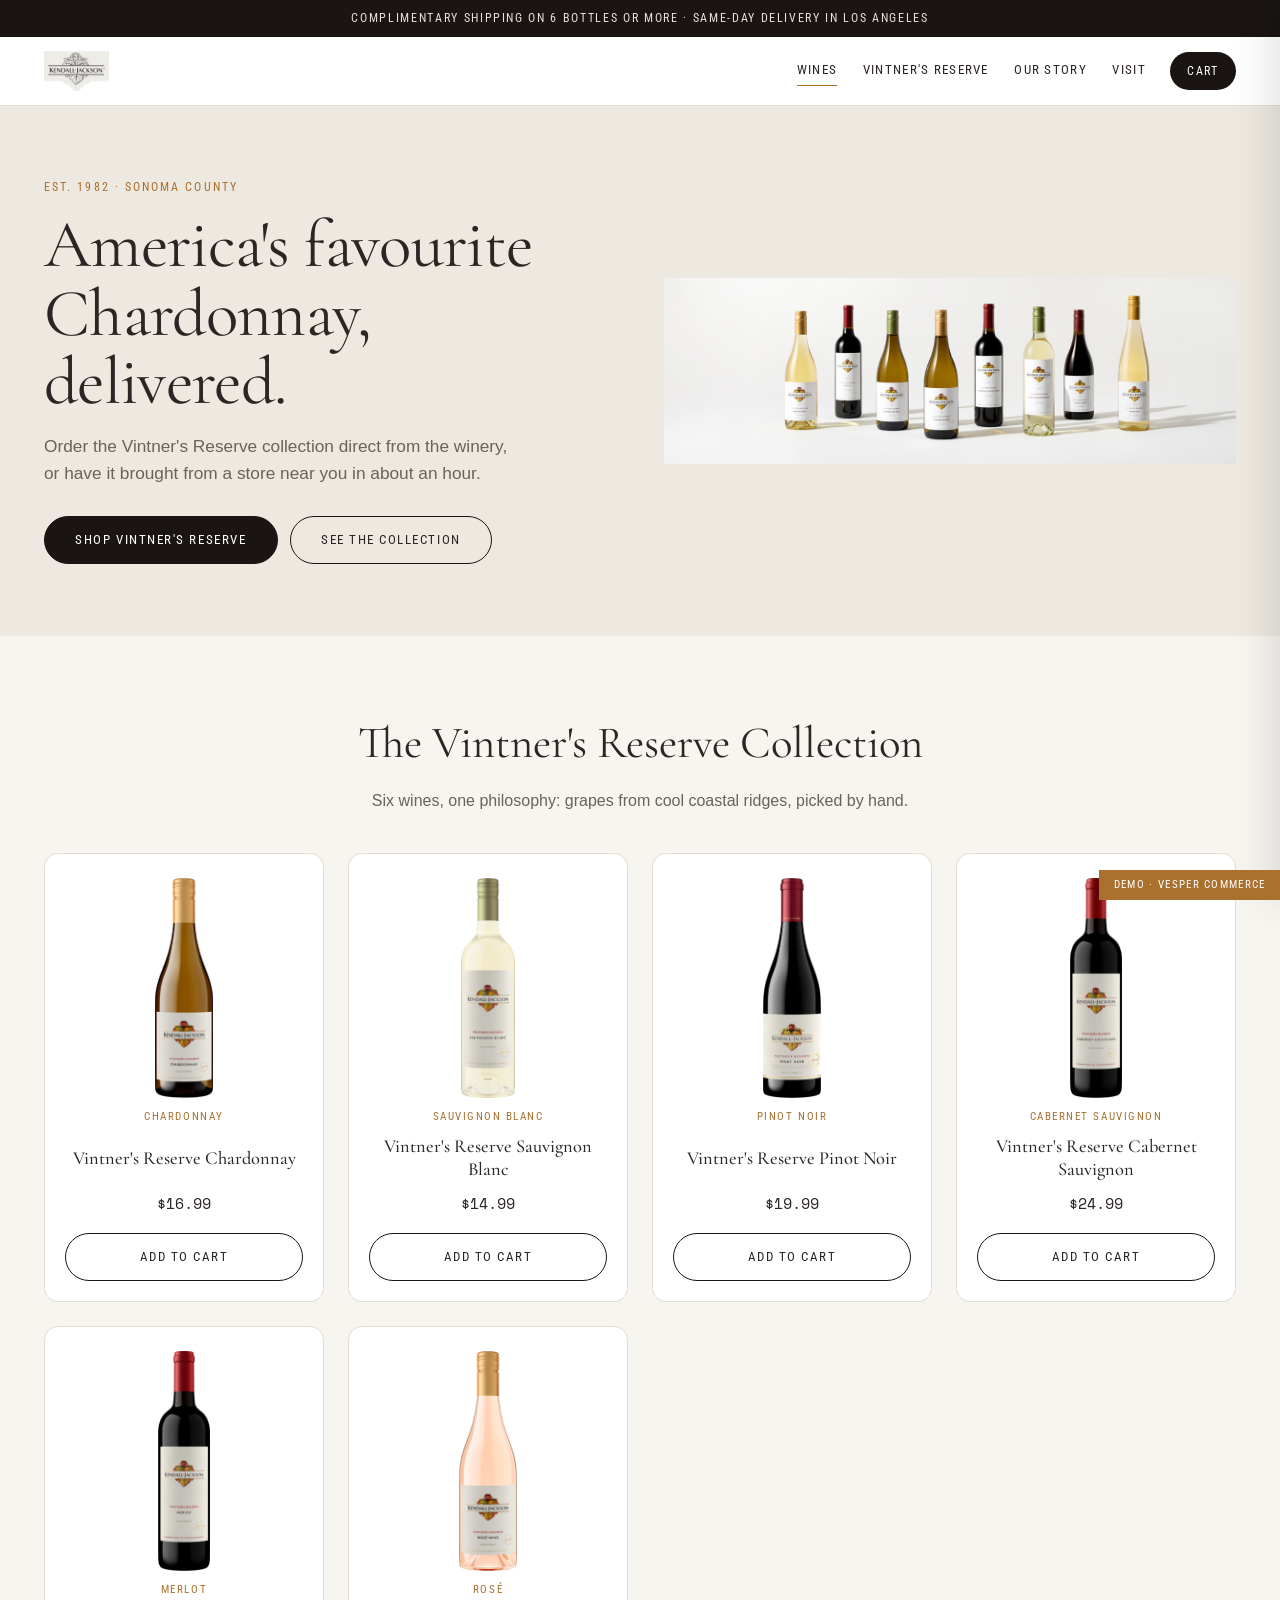
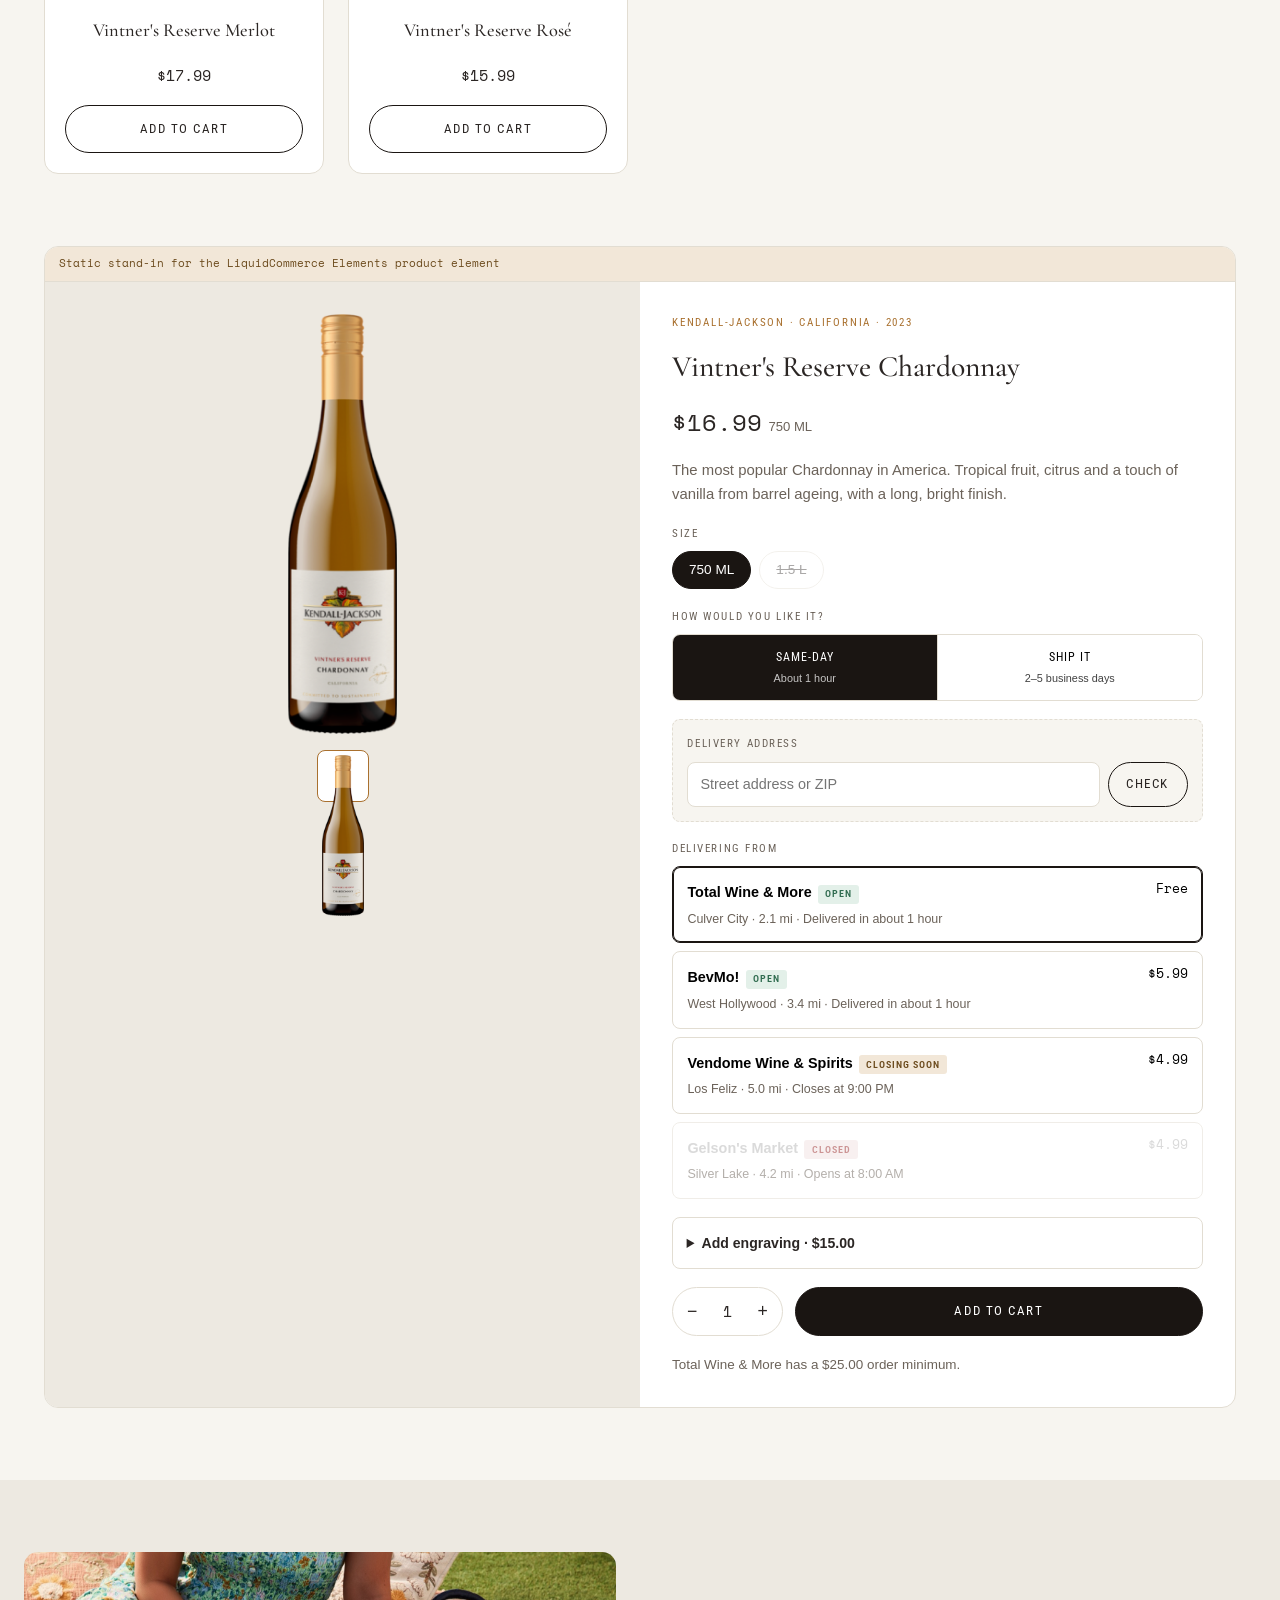
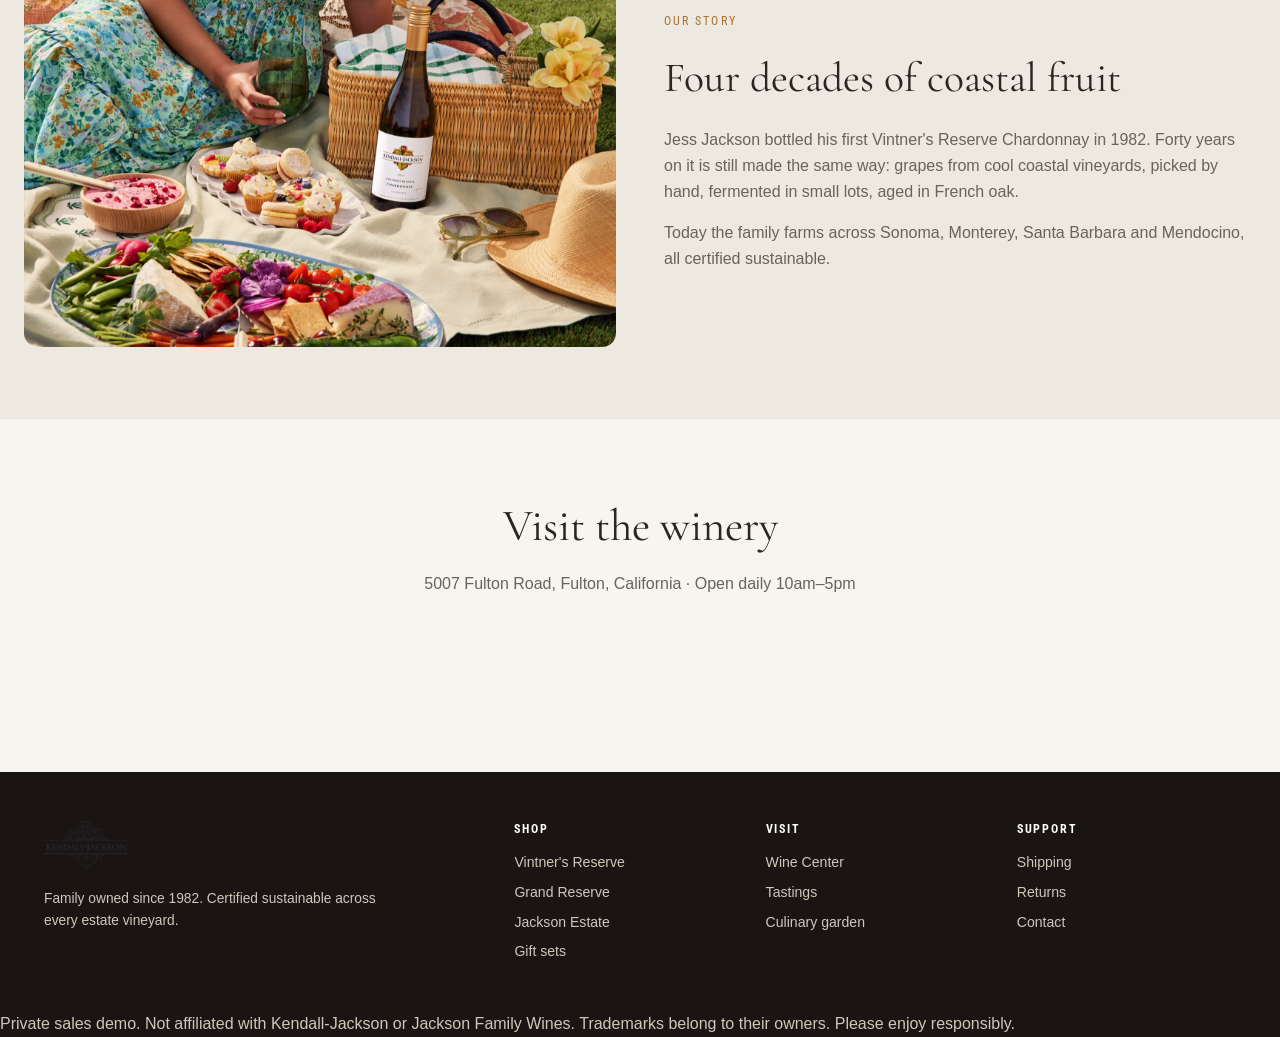
==== index.html @ 4b3617bf "Kendall-Jackson x LiquidCommerce Elements sales demo Storefront wired for the real Elements v2 SDK, " ====
<!doctype html>
<html lang="en">
<head>
<meta charset="utf-8">
<meta name="viewport" content="width=device-width,initial-scale=1">
<title>Kendall-Jackson — Order Direct</title>
<meta name="description" content="Sales demo: kendall-jackson.com with LiquidCommerce Elements commerce embedded.">
<meta name="robots" content="noindex,nofollow">
<link rel="preconnect" href="https://fonts.googleapis.com">
<link rel="preconnect" href="https://fonts.gstatic.com" crossorigin>
<link rel="stylesheet" href="https://fonts.googleapis.com/css2?family=Cormorant+Garamond:wght@300;400;500;600&family=Roboto+Condensed:wght@400;500;700&family=Space+Mono:wght@400;700&display=swap">
<link rel="stylesheet" href="styles.css">
</head>
<body>

<div class="announce">Complimentary shipping on 6 bottles or more · Same-day delivery in Los Angeles</div>

<header>
  <div class="hdr">
    <a href="index.html"><img class="logo" src="assets/logo.png" alt="Kendall-Jackson"></a>
    <button class="burger" id="burger" aria-label="Menu">☰</button>
    <nav class="main">
      <a href="index.html" aria-current="page">Wines</a>
      <a href="product.html">Vintner's Reserve</a>
      <a href="#story">Our Story</a>
      <a href="#visit">Visit</a>
    </nav>
    <div class="hdr-actions">
      <button class="cart-pill" data-lce-cart-toggle-button>
        <span class="lbl">Cart</span>
        <span class="count" data-lce-cart-items-count hidden>0</span>
      </button>
    </div>
  </div>
</header>

<section class="hero">
  <div class="hero-inner">
    <div>
      <div class="eyebrow">Est. 1982 · Sonoma County</div>
      <h1>America's favourite Chardonnay, delivered.</h1>
      <p>Order the Vintner's Reserve collection direct from the winery, or have it
         brought from a store near you in about an hour.</p>
      <div style="display:flex;gap:.75rem;flex-wrap:wrap">
        <a class="btn" href="product.html">Shop Vintner's Reserve</a>
        <a class="btn ghost" href="#collection">See the collection</a>
      </div>
    </div>
    <div><img src="assets/hero-lineup.png" alt="Kendall-Jackson Vintner's Reserve lineup"></div>
  </div>
</section>

<section class="band" id="collection">
  <div class="section-head">
    <h2>The Vintner's Reserve Collection</h2>
    <p>Six wines, one philosophy: grapes from cool coastal ridges, picked by hand.</p>
  </div>
  <div class="grid" id="collection-grid"></div>
</section>

<section class="band" style="padding-top:0">
  <div class="lce-host">
    <div id="lce-product" data-upc="00081584013105"></div>
  </div>
</section>

<section class="band" id="story" style="background:var(--offwhite);max-width:none">
  <div style="max-width:var(--maxw);margin:0 auto;display:grid;grid-template-columns:1fr 1fr;gap:3rem;align-items:center">
    <img src="assets/lifestyle-picnic.jpg" alt="Kendall-Jackson estate" style="border-radius:var(--radius)">
    <div>
      <div class="eyebrow">Our Story</div>
      <h2 style="font-family:var(--serif);font-weight:400;font-size:clamp(1.9rem,4vw,2.6rem);margin:0 0 1rem">
        Four decades of coastal fruit</h2>
      <p style="color:var(--gray)">Jess Jackson bottled his first Vintner's Reserve Chardonnay in 1982.
        Forty years on it is still made the same way: grapes from cool coastal vineyards,
        picked by hand, fermented in small lots, aged in French oak.</p>
      <p style="color:var(--gray)">Today the family farms across Sonoma, Monterey, Santa Barbara
        and Mendocino, all certified sustainable.</p>
    </div>
  </div>
</section>

<section class="band" id="visit">
  <div class="section-head">
    <h2>Visit the winery</h2>
    <p>5007 Fulton Road, Fulton, California · Open daily 10am–5pm</p>
  </div>
</section>

<footer class="site">
  <div class="ft">
    <div>
      <img src="assets/logo-large.png" alt="Kendall-Jackson" style="height:52px;width:auto;filter:invert(1) brightness(2)">
      <p style="font-size:.86rem;margin-top:1rem;max-width:22rem">
        Family owned since 1982. Certified sustainable across every estate vineyard.</p>
    </div>
    <div><h4>Shop</h4><ul>
      <li><a href="product.html">Vintner's Reserve</a></li>
      <li><a href="#collection">Grand Reserve</a></li>
      <li><a href="#collection">Jackson Estate</a></li>
      <li><a href="#collection">Gift sets</a></li></ul></div>
    <div><h4>Visit</h4><ul>
      <li><a href="#visit">Wine Center</a></li>
      <li><a href="#visit">Tastings</a></li>
      <li><a href="#visit">Culinary garden</a></li></ul></div>
    <div><h4>Support</h4><ul>
      <li><a href="#">Shipping</a></li>
      <li><a href="#">Returns</a></li>
      <li><a href="#">Contact</a></li></ul></div>
  </div>
  <div class="legal-row">
    Private sales demo. Not affiliated with Kendall-Jackson or Jackson Family Wines.
    Trademarks belong to their owners. Please enjoy responsibly.
  </div>
</footer>

<!-- cart drawer -->
<div class="scrim" id="scrim"></div>
<aside class="drawer" id="drawer" aria-label="Shopping cart">
  <header>
    <h2>Your Cart</h2>
    <button class="x" id="drawer-close" aria-label="Close cart">×</button>
  </header>
  <div class="items" id="drawer-items"></div>
  <div class="foot" id="drawer-foot"></div>
</aside>

<div class="ribbon">Demo · Vesper Commerce</div>

<script src="elements-config.js"></script>
<script src="app.js"></script>
<script>
// Build the collection grid from the same catalog the product element uses.
(function () {
  var grid = document.getElementById('collection-grid');
  if (!grid || !window.KJDemo) return;
  var c = window.KJDemo.catalog;
  grid.innerHTML = Object.keys(c).map(function (upc) {
    var p = c[upc];
    return '<a class="card" href="product.html?upc=' + upc + '">' +
      '<div class="shot"><img src="' + p.image + '" alt="' + p.name + '"></div>' +
      '<span class="varietal">' + p.varietal + '</span>' +
      '<h3>' + p.name + '</h3>' +
      '<span class="price">$' + (p.price / 100).toFixed(2) + '</span>' +
      '<span class="btn ghost" style="margin-top:.5rem" data-add-upc="' + upc + '">Add to cart</span>' +
      '</a>';
  }).join('');
  // rewire the add buttons that were just injected
  Array.prototype.forEach.call(grid.querySelectorAll('[data-add-upc]'), function (b) {
    b.addEventListener('click', function (e) {
      e.preventDefault(); e.stopPropagation();
      window.KJDemo.actions.cart.addProduct({
        upc: b.getAttribute('data-add-upc'), fulfillmentType: 'onDemand',
        retailerId: 'r-totalw', quantity: 1, engravingLines: []
      }, true);
    });
  });
})();
</script>
</body>
</html>
---- styles.css ----
/* Kendall-Jackson x LiquidCommerce Elements demo
   Palette and type carried over from the kendall-jackson-1hr build so the two
   demos read as the same brand.

   IMPORTANT: the .lce-* classes below deliberately mimic what the real Elements
   SDK renders (product element, cart drawer, checkout). When the Elements key is
   provisioned and the SDK takes over, it renders its own components inside a
   closed shadow root and these styles stop applying to them. Keep the
   customTheme JSON in elements-config.js in sync with these values so the
   switchover is visually boring. */

:root {
  --black:      #1a1512;
  --ink:        #2b2624;
  --white:      #ffffff;
  --offwhite:   #ede9e1;   /* kj.com cream, product panel bg */
  --paper:      #f7f5f0;
  --line:       #e2ddd2;
  --line-dark:  #3a332d;
  --gray:       #6b6259;
  --gray-2:     #8a8074;
  --gold:       #a9702e;   /* KJ brass accent */
  --gold-soft:  #f2e7d8;
  --green:      #2f6b4f;
  --red:        #9b2c2c;

  --radius:      14px;
  --radius-pill: 999px;
  --radius-sm:   8px;

  --serif:  "Cormorant Garamond", Georgia, "Times New Roman", serif;
  --sans:   "Roboto Condensed", -apple-system, BlinkMacSystemFont, "Helvetica Neue", Arial, sans-serif;
  --body:   -apple-system, BlinkMacSystemFont, "Helvetica Neue", Helvetica, Arial, sans-serif;
  --mono:   "Space Mono", ui-monospace, SFMono-Regular, monospace;
  --maxw:   1240px;
  --cart-glyph: url("data:image/svg+xml;utf8,<svg xmlns='http://www.w3.org/2000/svg' viewBox='0 0 24 24' fill='none' stroke='black' stroke-width='2' stroke-linecap='round' stroke-linejoin='round'><path d='M6 2 3 6v14a2 2 0 0 0 2 2h14a2 2 0 0 0 2-2V6l-3-4z'/><path d='M3 6h18'/><path d='M16 10a4 4 0 0 1-8 0'/></svg>");
}

* { box-sizing: border-box; }
html { scroll-behavior: smooth; }
body {
  margin: 0;
  background: var(--paper);
  color: var(--ink);
  font-family: var(--body);
  font-size: 16px;
  line-height: 1.6;
  -webkit-font-smoothing: antialiased;
}
img { max-width: 100%; display: block; }
a { color: inherit; }
button { font: inherit; cursor: pointer; }
:focus-visible { outline: 2px solid var(--gold); outline-offset: 2px; }

/* ---------------------------------------------------------------- header */
.announce {
  background: var(--black); color: #e8e2d8; text-align: center;
  font-family: var(--sans); font-size: .74rem; letter-spacing: .14em;
  text-transform: uppercase; padding: .55rem 1rem;
}
header {
  position: sticky; top: 0; z-index: 60;
  background: var(--white); border-bottom: 1px solid var(--line);
}
.hdr {
  max-width: var(--maxw); margin: 0 auto; padding: .9rem 1.5rem;
  display: flex; align-items: center; gap: 1.5rem;
}
.hdr img.logo { height: 40px; width: auto; }
nav.main { display: flex; gap: 1.6rem; margin-left: auto; }
nav.main a {
  font-family: var(--sans); font-size: .8rem; letter-spacing: .1em;
  text-transform: uppercase; text-decoration: none; color: var(--ink);
  padding: .25rem 0; border-bottom: 1px solid transparent;
}
nav.main a:hover, nav.main a[aria-current] { border-bottom-color: var(--gold); }
.hdr-actions { display: flex; align-items: center; gap: .75rem; }

.cart-pill {
  display: inline-flex; align-items: center; gap: .5rem;
  background: var(--black); color: #fff; border: none;
  border-radius: var(--radius-pill); padding: .55rem 1.1rem;
  font-family: var(--sans); font-size: .78rem; letter-spacing: .1em;
  text-transform: uppercase;
}
.cart-pill:hover { background: var(--gold); }
.cart-pill .count {
  background: var(--gold); color: #fff; border-radius: var(--radius-pill);
  min-width: 1.35rem; height: 1.35rem; display: inline-grid; place-items: center;
  font-family: var(--mono); font-size: .7rem; padding: 0 .3rem;
}
.cart-pill .count[hidden] { display: none; }
.burger { display: none; background: none; border: none; font-size: 1.5rem; line-height: 1; }

/* ---------------------------------------------------------------- hero */
.hero { position: relative; background: var(--offwhite); overflow: hidden; }
.hero-inner {
  max-width: var(--maxw); margin: 0 auto;
  padding: 4.5rem 1.5rem; display: grid;
  grid-template-columns: 1fr 1fr; gap: 3rem; align-items: center;
}
.hero h1 {
  font-family: var(--serif); font-weight: 400;
  font-size: clamp(2.6rem, 6vw, 4.2rem); line-height: 1.02;
  margin: 0 0 1rem; letter-spacing: -.01em; text-wrap: balance;
}
.hero p { color: var(--gray); font-size: 1.08rem; margin: 0 0 1.75rem; max-width: 30rem; }
.eyebrow {
  font-family: var(--sans); font-size: .72rem; letter-spacing: .18em;
  text-transform: uppercase; color: var(--gold); margin-bottom: .9rem;
}

.btn {
  display: inline-flex; align-items: center; justify-content: center; gap: .5rem;
  background: var(--black); color: #fff; border: 1px solid var(--black);
  border-radius: var(--radius-pill); padding: .8rem 1.9rem;
  font-family: var(--sans); font-size: .8rem; letter-spacing: .12em;
  text-transform: uppercase; text-decoration: none;
}
.btn:hover { background: var(--gold); border-color: var(--gold); }
.btn.ghost { background: transparent; color: var(--ink); }
.btn.ghost:hover { background: var(--black); color: #fff; border-color: var(--black); }
.btn.gold { background: var(--gold); border-color: var(--gold); }
.btn:disabled { opacity: .45; cursor: not-allowed; }
.btn.block { width: 100%; }

/* ---------------------------------------------------------------- sections */
.band { max-width: var(--maxw); margin: 0 auto; padding: 4.5rem 1.5rem; }
.section-head { text-align: center; margin-bottom: 2.5rem; }
.section-head h2 {
  font-family: var(--serif); font-weight: 400;
  font-size: clamp(1.9rem, 4vw, 2.8rem); margin: 0 0 .5rem;
}
.section-head p { color: var(--gray); margin: 0; }

.grid { display: grid; grid-template-columns: repeat(auto-fill, minmax(220px, 1fr)); gap: 1.5rem; }
.card {
  background: var(--white); border: 1px solid var(--line);
  border-radius: var(--radius); padding: 1.5rem 1.25rem 1.25rem;
  display: flex; flex-direction: column; gap: .6rem; text-align: center;
  text-decoration: none; color: inherit;
}
.card:hover { border-color: var(--gold); }
.card .shot { height: 220px; display: grid; place-items: center; }
.card .shot img { max-height: 220px; width: auto; }
.card h3 { font-family: var(--serif); font-weight: 500; font-size: 1.15rem; margin: 0; line-height: 1.25; min-height: 2.9rem; display: grid; place-items: center; }
.card .varietal {
  font-family: var(--sans); font-size: .68rem; letter-spacing: .14em;
  text-transform: uppercase; color: var(--gold);
}
.card .price { font-family: var(--mono); font-size: .95rem; margin-top: auto; }

/* ---------------------------------------------------------------- ELEMENTS STAND-IN
   Everything below approximates the real Elements product component. */

.lce-host {
  background: var(--white); border: 1px solid var(--line);
  border-radius: var(--radius); overflow: hidden;
}
.lce-note {
  background: var(--gold-soft); border-bottom: 1px solid var(--line);
  padding: .5rem .9rem; font-family: var(--mono); font-size: .68rem;
  color: #6b4a1c; display: flex; align-items: center; gap: .5rem;
}
.lce-product { display: grid; grid-template-columns: minmax(0,1fr) minmax(0,1fr); }
.lce-gallery {
  background: var(--offwhite); padding: 2rem; display: flex;
  flex-direction: column; align-items: center; justify-content: flex-start;
  gap: 1rem; min-width: 0;
}
.lce-gallery .main { height: 420px; display: grid; place-items: center; align-self: stretch; }
.lce-gallery .main img { max-height: 420px; width: auto; }
.lce-thumbs { display: flex; gap: .5rem; }
.lce-thumbs button {
  width: 52px; height: 52px; border: 1px solid var(--line); background: #fff;
  border-radius: var(--radius-sm); display: grid; place-items: center; padding: 4px;
}
.lce-thumbs button[aria-selected="true"] { border-color: var(--gold); }
.lce-thumbs img { max-height: 100%; width: auto; }

.lce-body { padding: 2rem; display: flex; flex-direction: column; gap: 1.15rem; min-width: 0; }
.lce-body h1 { font-family: var(--serif); font-weight: 500; font-size: 1.85rem; margin: 0; line-height: 1.15; }
.lce-brandline {
  font-family: var(--sans); font-size: .7rem; letter-spacing: .16em;
  text-transform: uppercase; color: var(--gold);
}
.lce-price { font-family: var(--mono); font-size: 1.5rem; }
.lce-price .unit { font-family: var(--body); font-size: .82rem; color: var(--gray); margin-left: .4rem; }
.lce-desc { color: var(--gray); font-size: .93rem; margin: 0; }

.lce-field { display: flex; flex-direction: column; gap: .5rem; }
.lce-label {
  font-family: var(--sans); font-size: .7rem; letter-spacing: .14em;
  text-transform: uppercase; color: var(--gray);
}
.lce-chips { display: flex; flex-wrap: wrap; gap: .5rem; }
.lce-chip {
  border: 1px solid var(--line); background: #fff; border-radius: var(--radius-pill);
  padding: .45rem 1rem; font-size: .85rem; color: var(--ink);
}
.lce-chip[aria-checked="true"] { border-color: var(--black); background: var(--black); color: #fff; }
.lce-chip:disabled { opacity: .4; cursor: not-allowed; text-decoration: line-through; }

/* fulfillment tabs: shipping vs onDemand */
.lce-tabs { display: grid; grid-template-columns: 1fr 1fr; border: 1px solid var(--line); border-radius: var(--radius-sm); overflow: hidden; }
.lce-tabs button {
  background: #fff; border: none; padding: .8rem .6rem; text-align: center;
  font-family: var(--sans); font-size: .78rem; letter-spacing: .08em; text-transform: uppercase;
  border-right: 1px solid var(--line);
}
.lce-tabs button:last-child { border-right: none; }
.lce-tabs button[aria-selected="true"] { background: var(--black); color: #fff; }
.lce-tabs .sub { display: block; font-family: var(--body); font-size: .68rem; letter-spacing: 0; text-transform: none; opacity: .75; margin-top: .15rem; }

/* retailer carousel */
.lce-retailers { display: flex; flex-direction: column; gap: .5rem; }
.lce-retailer {
  display: flex; align-items: flex-start; gap: .75rem; width: 100%; text-align: left;
  border: 1px solid var(--line); background: #fff; border-radius: var(--radius-sm); padding: .75rem .9rem;
}
.lce-retailer[aria-checked="true"] { border-color: var(--black); box-shadow: inset 0 0 0 1px var(--black); }
.lce-retailer:disabled { opacity: .5; cursor: not-allowed; }
.lce-retailer .nm { font-weight: 600; font-size: .9rem; }
.lce-retailer .meta { font-size: .78rem; color: var(--gray); }
.lce-retailer .fee { margin-left: auto; font-family: var(--mono); font-size: .8rem; white-space: nowrap; }
.status {
  display: inline-block; font-family: var(--sans); font-size: .62rem; letter-spacing: .1em;
  text-transform: uppercase; padding: .1rem .45rem; border-radius: 3px; margin-left: .4rem;
}
.status.open   { background: #e3f0e9; color: var(--green); }
.status.soon   { background: var(--gold-soft); color: #6b4a1c; }
.status.closed { background: #f2e3e3; color: var(--red); }

/* address gate */
.lce-address {
  border: 1px dashed var(--line); border-radius: var(--radius-sm);
  padding: .9rem; display: flex; flex-direction: column; gap: .6rem; background: var(--paper);
}
.lce-address.set { border-style: solid; border-color: var(--green); background: #f4f9f6; }
.lce-address .row { display: flex; gap: .5rem; }
.lce-address input {
  flex: 1; min-width: 0; border: 1px solid var(--line); border-radius: var(--radius-sm);
  padding: .6rem .75rem; font: inherit; font-size: .9rem; background: #fff;
}
.lce-address .cur { font-size: .85rem; display: flex; align-items: center; gap: .5rem; }
.lce-address .cur strong { font-weight: 600; }
.lce-address .chg { background: none; border: none; text-decoration: underline; font-size: .82rem; color: var(--gray); padding: 0; }

/* engraving */
.lce-engrave { border: 1px solid var(--line); border-radius: var(--radius-sm); padding: .85rem; }
.lce-engrave summary { font-size: .88rem; cursor: pointer; font-weight: 600; }
.lce-engrave input {
  width: 100%; margin-top: .55rem; border: 1px solid var(--line);
  border-radius: var(--radius-sm); padding: .5rem .7rem; font: inherit; font-size: .88rem;
}
.lce-engrave .hint { font-size: .74rem; color: var(--gray-2); margin-top: .3rem; }

/* qty + add */
.lce-buy { display: flex; gap: .75rem; align-items: stretch; }
.qty { display: flex; align-items: center; border: 1px solid var(--line); border-radius: var(--radius-pill); }
.qty button { background: none; border: none; width: 2.4rem; height: 100%; font-size: 1.1rem; color: var(--ink); }
.qty span { font-family: var(--mono); min-width: 2rem; text-align: center; font-size: .95rem; }
.lce-buy .btn { flex: 1; }
.lce-alert { font-size: .84rem; color: var(--red); }

/* ---------------------------------------------------------------- cart drawer */
.scrim {
  position: fixed; inset: 0; background: rgba(26,21,18,.45);
  opacity: 0; pointer-events: none; transition: opacity .25s; z-index: 90;
}
.scrim.on { opacity: 1; pointer-events: auto; }
.drawer {
  position: fixed; top: 0; right: 0; height: 100%; width: min(430px, 100%);
  background: #fff; z-index: 100; display: flex; flex-direction: column;
  transform: translateX(100%); transition: transform .28s ease; box-shadow: -8px 0 40px rgba(0,0,0,.12);
}
.drawer.on { transform: none; }
.drawer header {
  position: static; display: flex; align-items: center; justify-content: space-between;
  padding: 1.1rem 1.25rem; border-bottom: 1px solid var(--line);
}
.drawer header h2 { font-family: var(--serif); font-weight: 500; font-size: 1.3rem; margin: 0; }
.drawer .x { background: none; border: none; font-size: 1.5rem; line-height: 1; color: var(--gray); }
.drawer .items { flex: 1; overflow-y: auto; padding: 1rem 1.25rem; display: flex; flex-direction: column; gap: 1rem; }
.retailer-group { border: 1px solid var(--line); border-radius: var(--radius-sm); overflow: hidden; }
.retailer-group > .rg-head {
  background: var(--paper); padding: .55rem .8rem; font-size: .78rem;
  display: flex; justify-content: space-between; gap: .5rem; border-bottom: 1px solid var(--line);
}
.retailer-group > .rg-head .exp { color: var(--gray); }
.line { display: flex; gap: .8rem; padding: .85rem .8rem; border-bottom: 1px solid var(--line); }
.line:last-child { border-bottom: none; }
.line .thumb { width: 46px; flex: none; display: grid; place-items: center; }
.line .thumb img { max-height: 76px; width: auto; }
.line .info { flex: 1; min-width: 0; display: flex; flex-direction: column; gap: .3rem; }
.line .nm { font-size: .88rem; font-weight: 600; line-height: 1.25; }
.line .sz { font-size: .76rem; color: var(--gray); }
.line .eng { font-size: .74rem; color: var(--gold); font-style: italic; }
.line .foot { display: flex; align-items: center; justify-content: space-between; gap: .5rem; margin-top: .2rem; }
.line .qty { transform: scale(.85); transform-origin: left center; }
.line .amt { font-family: var(--mono); font-size: .88rem; }
.line .rm { background: none; border: none; color: var(--gray-2); font-size: .74rem; text-decoration: underline; padding: 0; }

.minimum { background: #fdf6ec; border: 1px solid #eddcc2; color: #6b4a1c; font-size: .8rem; padding: .55rem .7rem; border-radius: var(--radius-sm); margin: 0 .8rem .8rem; }
.empty { text-align: center; color: var(--gray); padding: 3rem 1rem; }
.drawer .foot { border-top: 1px solid var(--line); padding: 1.1rem 1.25rem; display: flex; flex-direction: column; gap: .75rem; }
.promo { display: flex; gap: .5rem; }
.promo input { flex: 1; min-width: 0; border: 1px solid var(--line); border-radius: var(--radius-sm); padding: .55rem .7rem; font: inherit; font-size: .85rem; }
.promo button { border: 1px solid var(--line); background: #fff; border-radius: var(--radius-sm); padding: .55rem .9rem; font-size: .82rem; }
.totals { display: flex; flex-direction: column; gap: .3rem; font-size: .9rem; }
.totals .r { display: flex; justify-content: space-between; }
.totals .r.big { font-size: 1.05rem; font-weight: 600; border-top: 1px solid var(--line); padding-top: .5rem; margin-top: .2rem; }
.totals .r .v { font-family: var(--mono); }
.totals .r.disc .v { color: var(--green); }

/* ---------------------------------------------------------------- checkout */
.co-wrap { max-width: 1060px; margin: 0 auto; padding: 2.5rem 1.5rem 5rem; display: grid; grid-template-columns: 1.35fr 1fr; gap: 2.5rem; align-items: start; }
.co-main { display: flex; flex-direction: column; gap: 1.25rem; }
.co-step { background: #fff; border: 1px solid var(--line); border-radius: var(--radius); padding: 1.4rem; }
.co-step h3 { font-family: var(--serif); font-weight: 500; font-size: 1.25rem; margin: 0 0 1rem; display: flex; align-items: center; gap: .6rem; }
.co-step h3 .n { width: 1.6rem; height: 1.6rem; border-radius: 50%; background: var(--black); color: #fff; font-family: var(--mono); font-size: .8rem; display: grid; place-items: center; flex: none; }
.frm { display: grid; grid-template-columns: 1fr 1fr; gap: .75rem; }
.frm .full { grid-column: 1 / -1; }
.frm label { display: flex; flex-direction: column; gap: .3rem; font-size: .78rem; color: var(--gray); }
.frm input, .frm select {
  border: 1px solid var(--line); border-radius: var(--radius-sm);
  padding: .6rem .75rem; font: inherit; font-size: .92rem; background: #fff; min-width: 0;
}
.chk { display: flex; align-items: flex-start; gap: .55rem; font-size: .86rem; margin-top: .75rem; }
.chk input { margin-top: .25rem; }
.co-side { background: #fff; border: 1px solid var(--line); border-radius: var(--radius); padding: 1.4rem; position: sticky; top: 92px; }
.co-side h3 { font-family: var(--serif); font-weight: 500; font-size: 1.2rem; margin: 0 0 1rem; }
.stripe-note { display: flex; align-items: center; gap: .5rem; font-size: .78rem; color: var(--gray); margin-top: .75rem; }
.card-mock { border: 1px solid var(--line); border-radius: var(--radius-sm); padding: .9rem; background: var(--paper); font-family: var(--mono); font-size: .88rem; color: var(--gray); display: flex; justify-content: space-between; }
.legal { font-size: .76rem; color: var(--gray-2); margin-top: .8rem; }

.thanks { max-width: 560px; margin: 0 auto; padding: 5rem 1.5rem; text-align: center; }
.thanks h1 { font-family: var(--serif); font-weight: 400; font-size: 2.6rem; margin: 0 0 .5rem; }
.thanks .num { font-family: var(--mono); font-size: 1.05rem; color: var(--gold); }

/* ---------------------------------------------------------------- footer */
footer.site { background: var(--black); color: #cfc7ba; margin-top: 4rem; }
.ft { max-width: var(--maxw); margin: 0 auto; padding: 3rem 1.5rem; display: grid; grid-template-columns: 2fr 1fr 1fr 1fr; gap: 2rem; }
.ft h4 { font-family: var(--sans); font-size: .72rem; letter-spacing: .16em; text-transform: uppercase; color: #fff; margin: 0 0 .8rem; }
.ft ul { list-style: none; margin: 0; padding: 0; display: flex; flex-direction: column; gap: .45rem; font-size: .88rem; }
.ft a { text-decoration: none; }
.ft a:hover { color: var(--gold); }
.ft .legal-row { border-top: 1px solid var(--line-dark); padding: 1.25rem 1.5rem; text-align: center; font-size: .76rem; color: #8a8074; }

.ribbon {
  position: fixed; right: 0; bottom: 0; z-index: 120; background: var(--gold); color: #fff;
  font-family: var(--sans); font-size: .68rem; letter-spacing: .12em; text-transform: uppercase;
  padding: .4rem .9rem;
}

/* ---------------------------------------------------------------- responsive */
@media (max-width: 900px) {
  .hero-inner { grid-template-columns: 1fr; gap: 2rem; }
  .lce-product { grid-template-columns: 1fr; }
  .lce-gallery .main { height: 300px; }
  .lce-gallery .main img { max-height: 300px; }
  .co-wrap { grid-template-columns: 1fr; }
  .co-side { position: static; }
  .ft { grid-template-columns: 1fr 1fr; }
}
@media (max-width: 620px) {
  .hdr { padding: .7rem 1rem; gap: .75rem; }
  .hdr img.logo { height: 32px; }
  nav.main { display: none; }
  nav.main.open {
    display: flex; flex-direction: column; position: absolute; top: 100%; left: 0; right: 0;
    background: #fff; border-bottom: 1px solid var(--line); padding: 1rem 1.5rem; gap: .9rem; margin: 0;
  }
  .burger { display: block; margin-left: auto; }
  .hdr-actions { margin-left: 0; }
  .cart-pill { padding: .5rem .85rem; }
  .cart-pill .lbl { display: none; }
  /* label is hidden at this width, so give the pill a glyph or it reads as blank */
  .cart-pill::before {
    content: ""; width: 1rem; height: 1rem; flex: none;
    background: currentColor;
    -webkit-mask: var(--cart-glyph) center/contain no-repeat;
            mask: var(--cart-glyph) center/contain no-repeat;
  }
  section.band { padding: 3rem 1rem; }
  .hero-inner { padding: 3rem 1rem; }
  .lce-body, .lce-gallery { padding: 1.25rem; }
  .frm { grid-template-columns: 1fr; }
  .ft { grid-template-columns: 1fr; }
  .lce-buy { flex-wrap: wrap; }
  .lce-buy .btn { flex: 1 1 100%; }
}
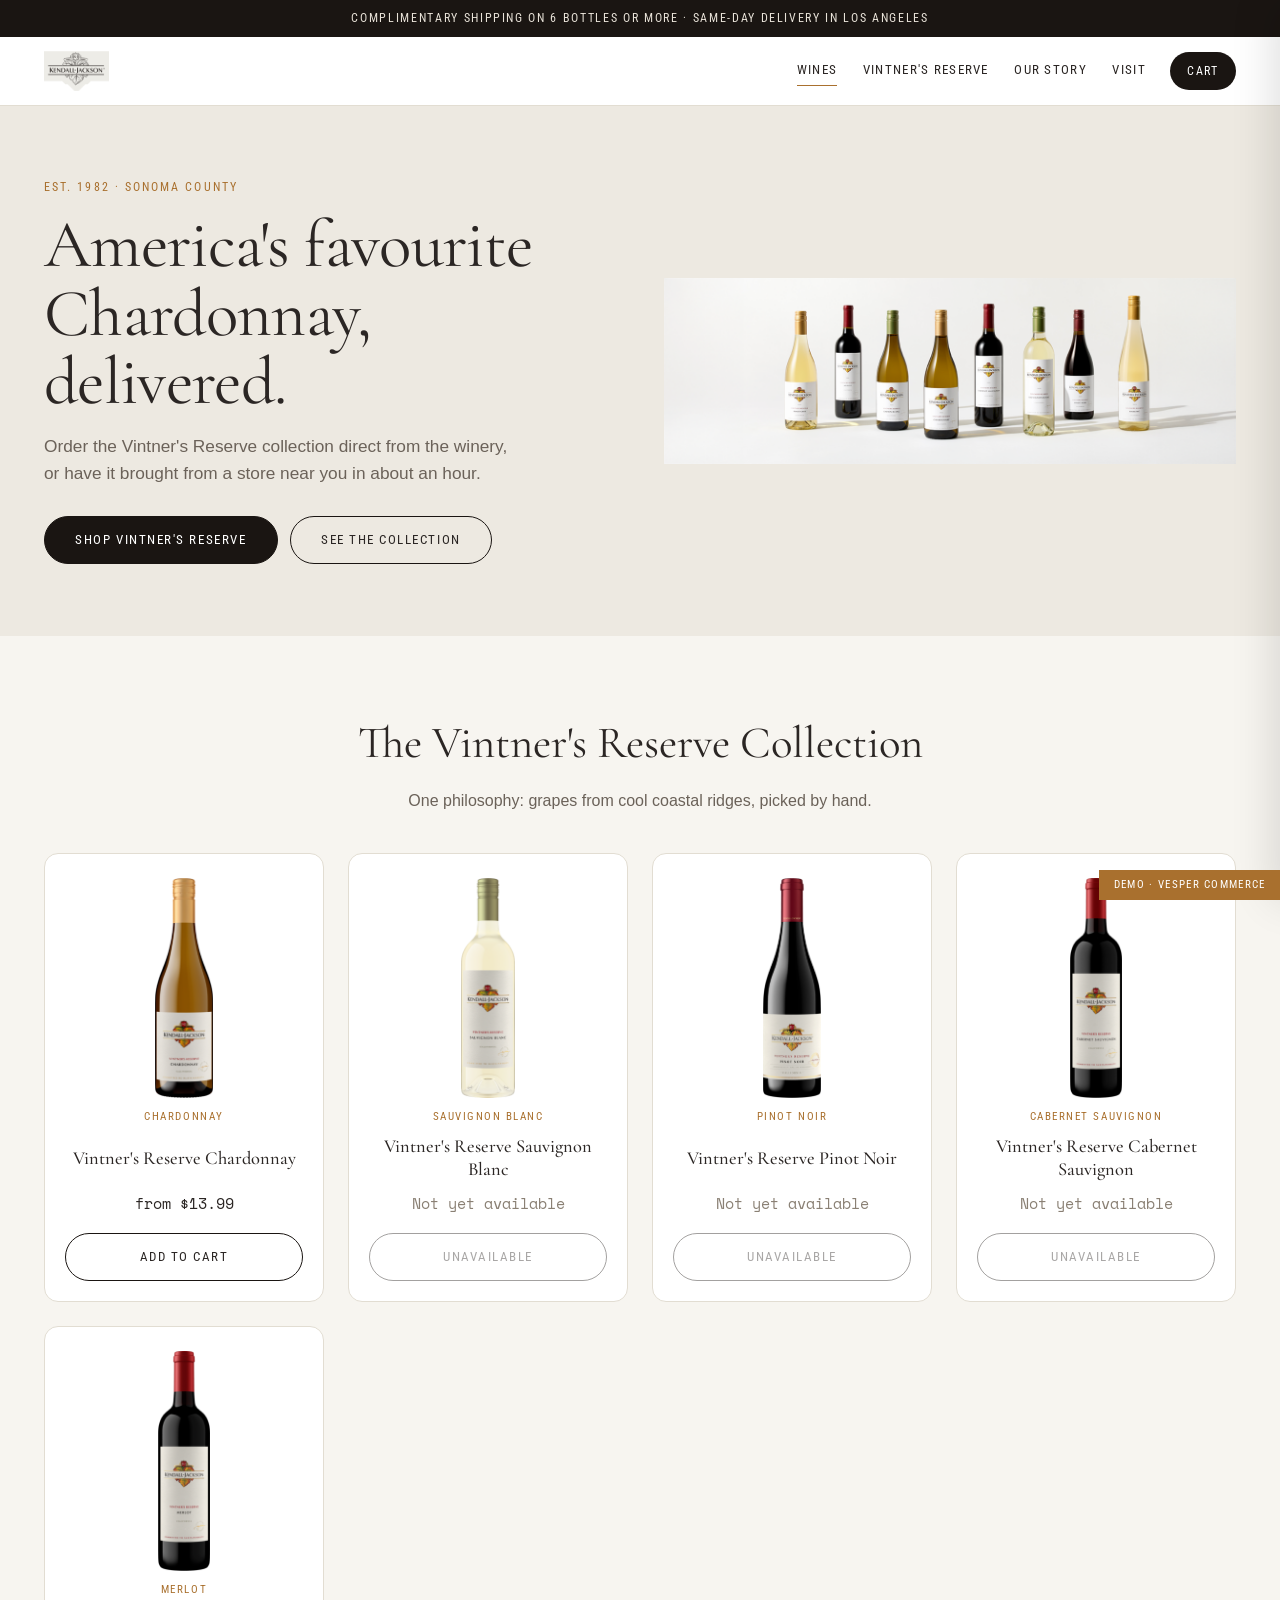
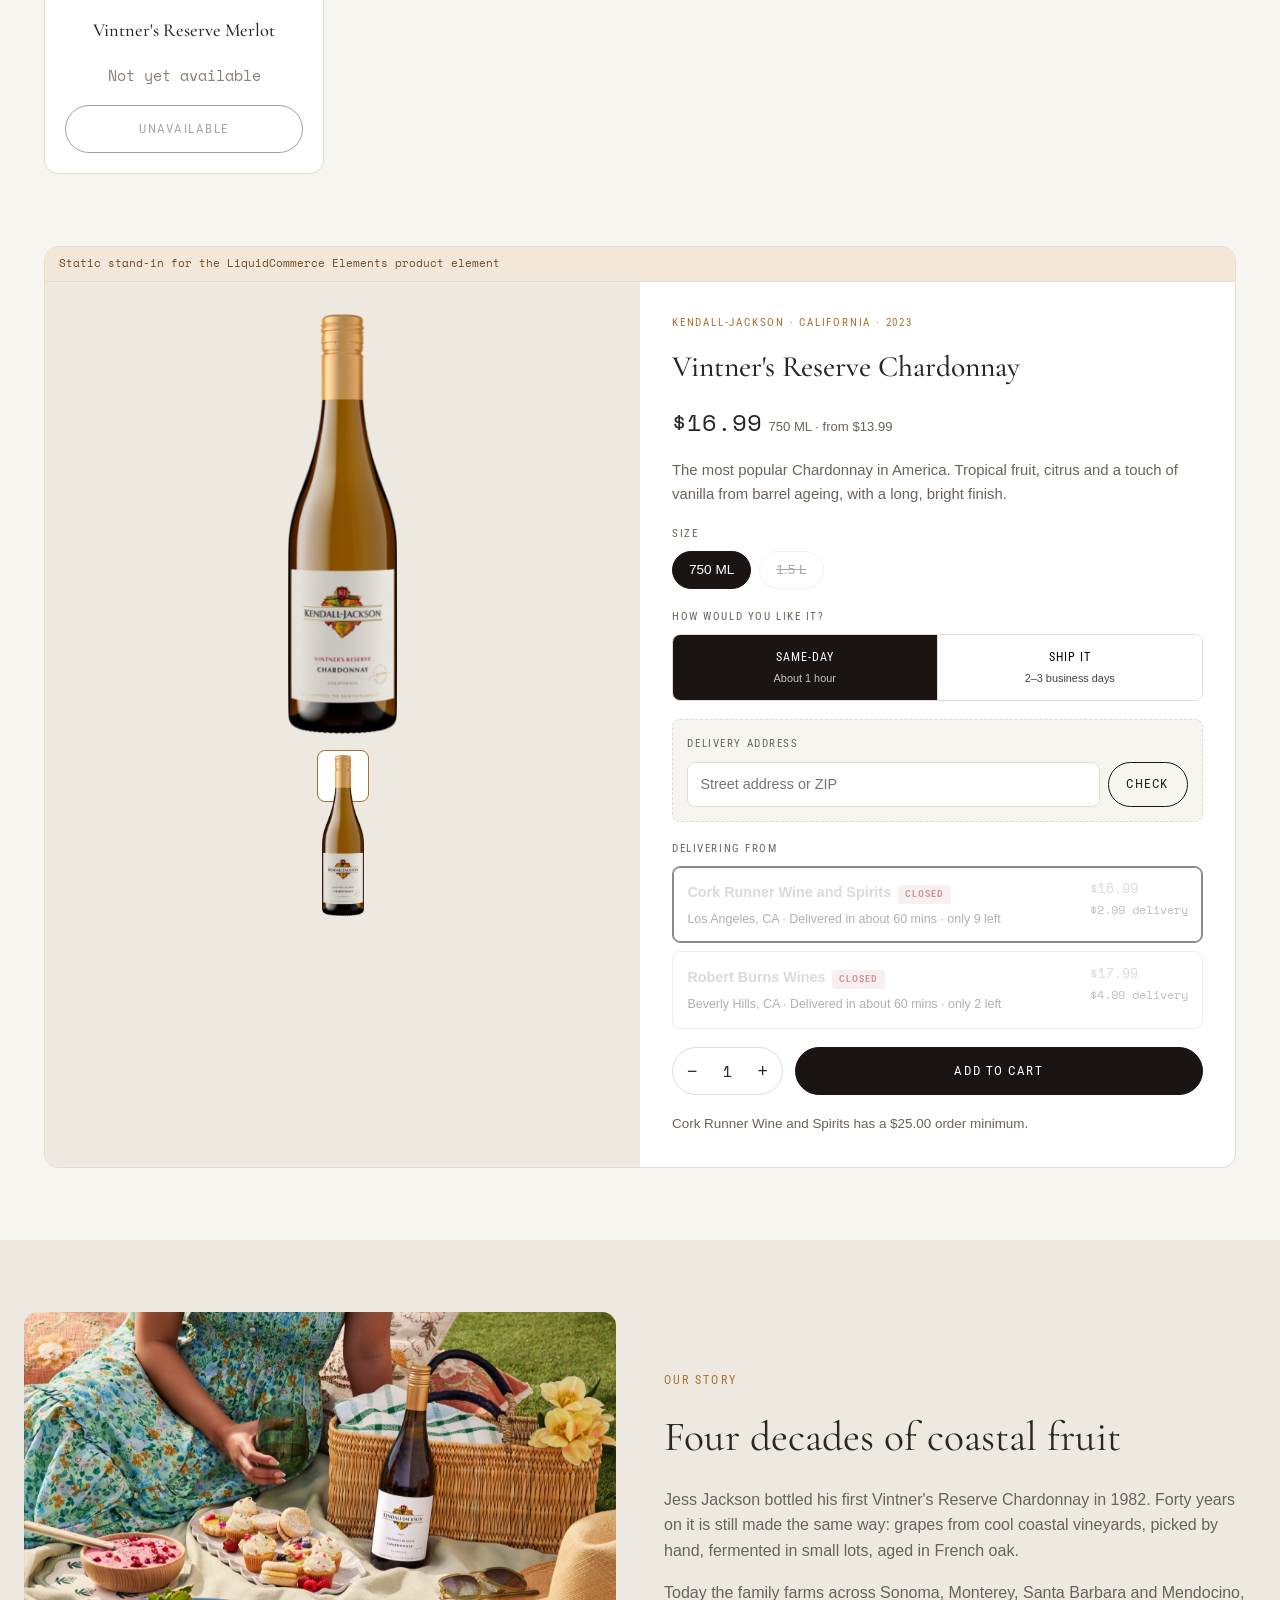
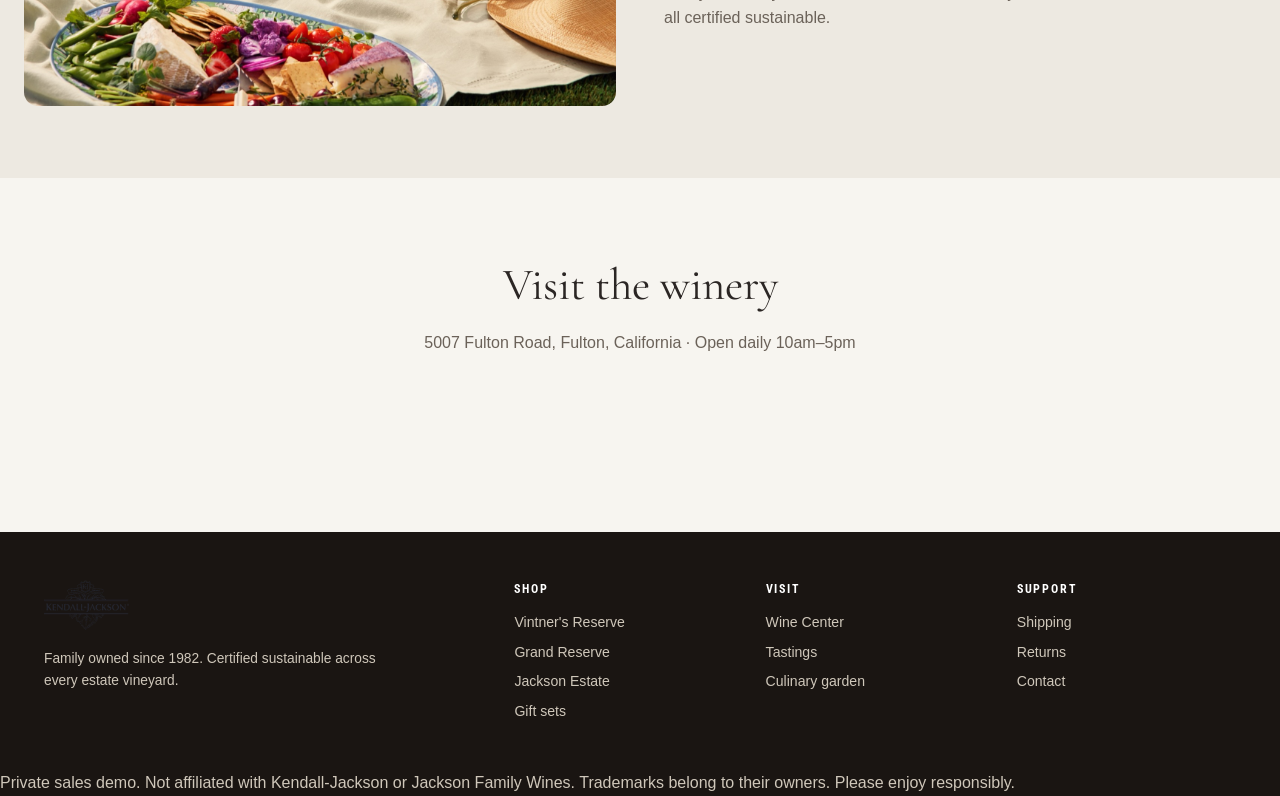
==== commit 038cfd7f: "Use real LiquidCommerce retailer data instead of invented retailers Retailers were connected on the " ====
--- a/index.html
+++ b/index.html
@@ -53,7 +53,7 @@
 <section class="band" id="collection">
   <div class="section-head">
     <h2>The Vintner's Reserve Collection</h2>
-    <p>Six wines, one philosophy: grapes from cool coastal ridges, picked by hand.</p>
+    <p>One philosophy: grapes from cool coastal ridges, picked by hand.</p>
   </div>
   <div class="grid" id="collection-grid"></div>
 </section>
@@ -130,29 +130,38 @@
 <script src="elements-config.js"></script>
 <script src="app.js"></script>
 <script>
-// Build the collection grid from the same catalog the product element uses.
+// Collection grid, built from the same catalog + real availability the product
+// element uses. Cards show what is actually purchasable, not a uniform price list.
 (function () {
   var grid = document.getElementById('collection-grid');
   if (!grid || !window.KJDemo) return;
   var c = window.KJDemo.catalog;
+
   grid.innerHTML = Object.keys(c).map(function (upc) {
     var p = c[upc];
+    var av = window.KJDemo.availability(upc);
+    var all = av.onDemand.concat(av.shipping);
+    var from = all.length ? Math.min.apply(null, all.map(function (v) { return v.price; })) : null;
+    var sameDay = av.onDemand.filter(function (v) { return v.status !== 'closed'; }).length;
+
     return '<a class="card" href="product.html?upc=' + upc + '">' +
       '<div class="shot"><img src="' + p.image + '" alt="' + p.name + '"></div>' +
       '<span class="varietal">' + p.varietal + '</span>' +
       '<h3>' + p.name + '</h3>' +
-      '<span class="price">$' + (p.price / 100).toFixed(2) + '</span>' +
-      '<span class="btn ghost" style="margin-top:.5rem" data-add-upc="' + upc + '">Add to cart</span>' +
+      (from
+        ? '<span class="price">from $' + (from / 100).toFixed(2) + '</span>' +
+          (sameDay ? '<span class="varietal" style="color:var(--green)">Same-day in LA</span>' : '')
+        : '<span class="price" style="color:var(--gray-2)">Not yet available</span>') +
+      (from
+        ? '<span class="btn ghost" style="margin-top:.5rem" data-add-upc="' + upc + '">Add to cart</span>'
+        : '<span class="btn ghost" style="margin-top:.5rem;opacity:.4;pointer-events:none">Unavailable</span>') +
       '</a>';
   }).join('');
-  // rewire the add buttons that were just injected
+
   Array.prototype.forEach.call(grid.querySelectorAll('[data-add-upc]'), function (b) {
     b.addEventListener('click', function (e) {
       e.preventDefault(); e.stopPropagation();
-      window.KJDemo.actions.cart.addProduct({
-        upc: b.getAttribute('data-add-upc'), fulfillmentType: 'onDemand',
-        retailerId: 'r-totalw', quantity: 1, engravingLines: []
-      }, true);
+      window.KJDemo.quickAdd(b.getAttribute('data-add-upc'));
     });
   });
 })();
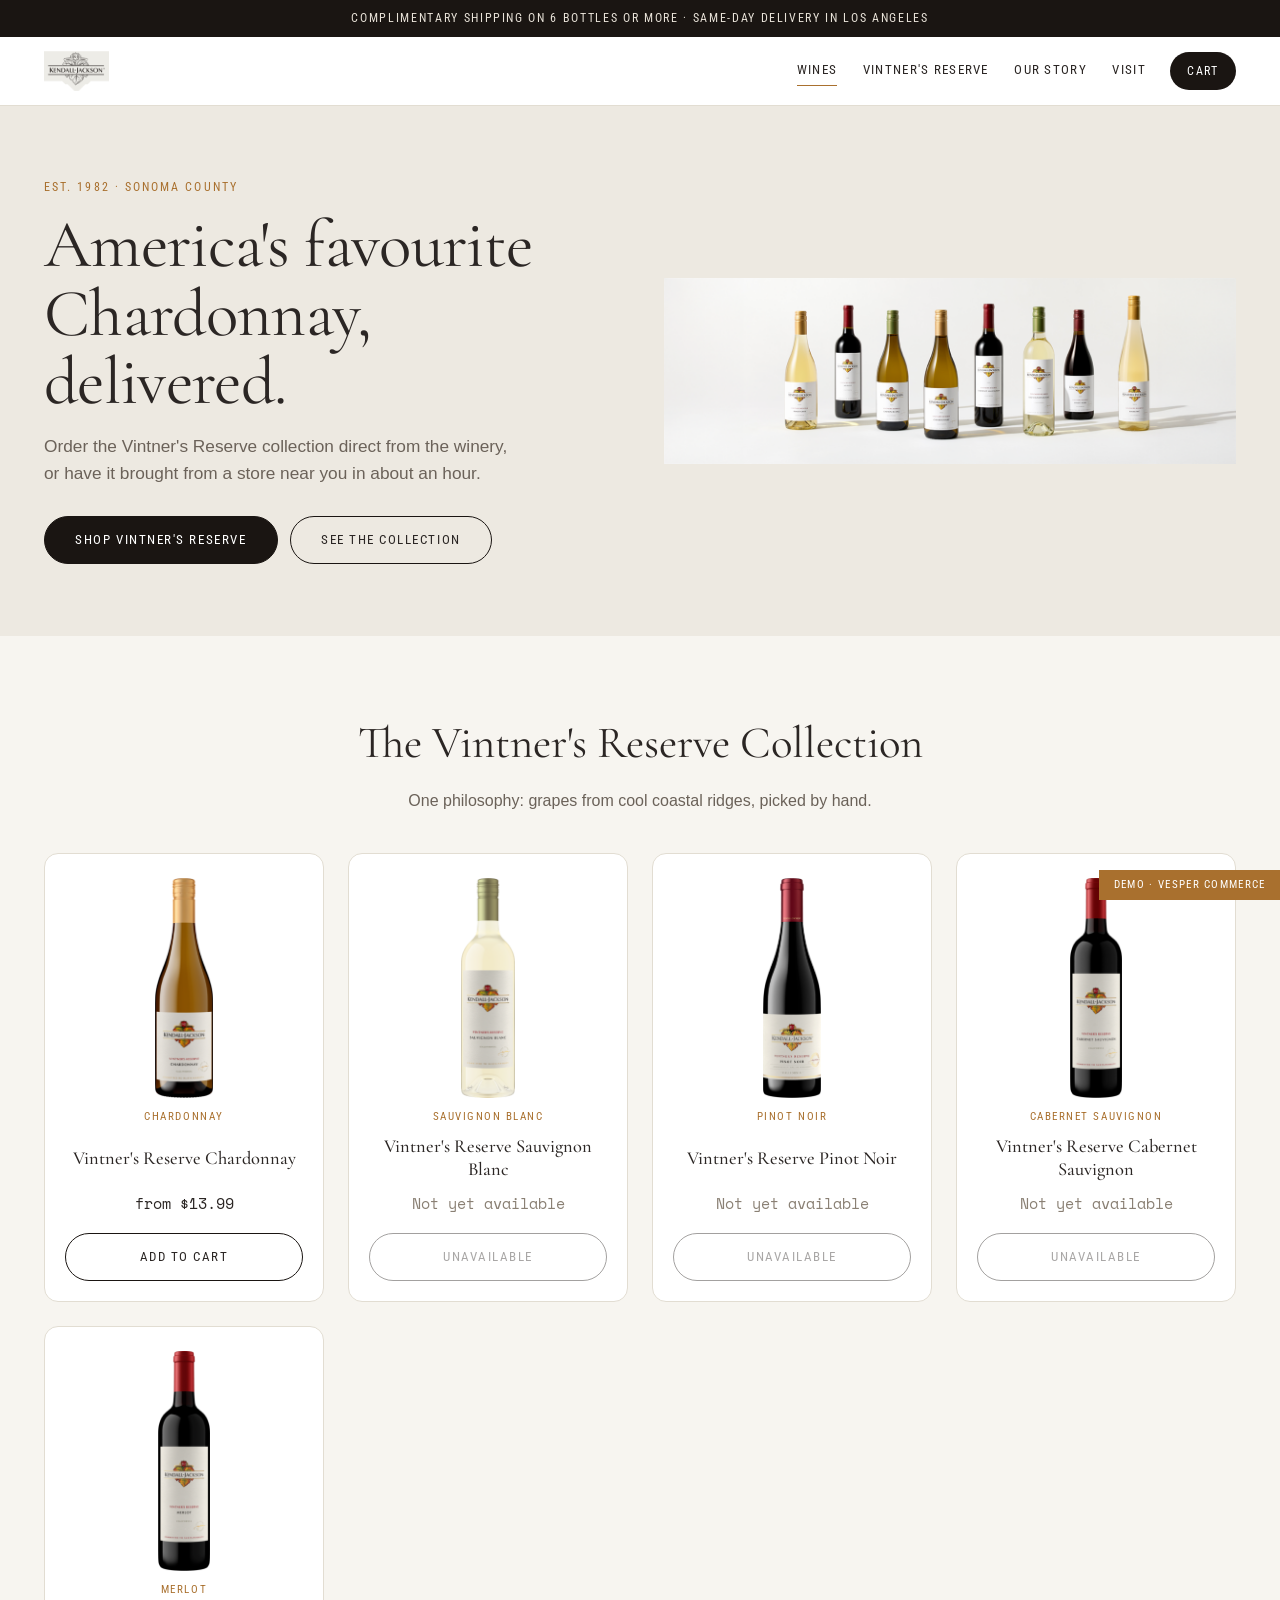
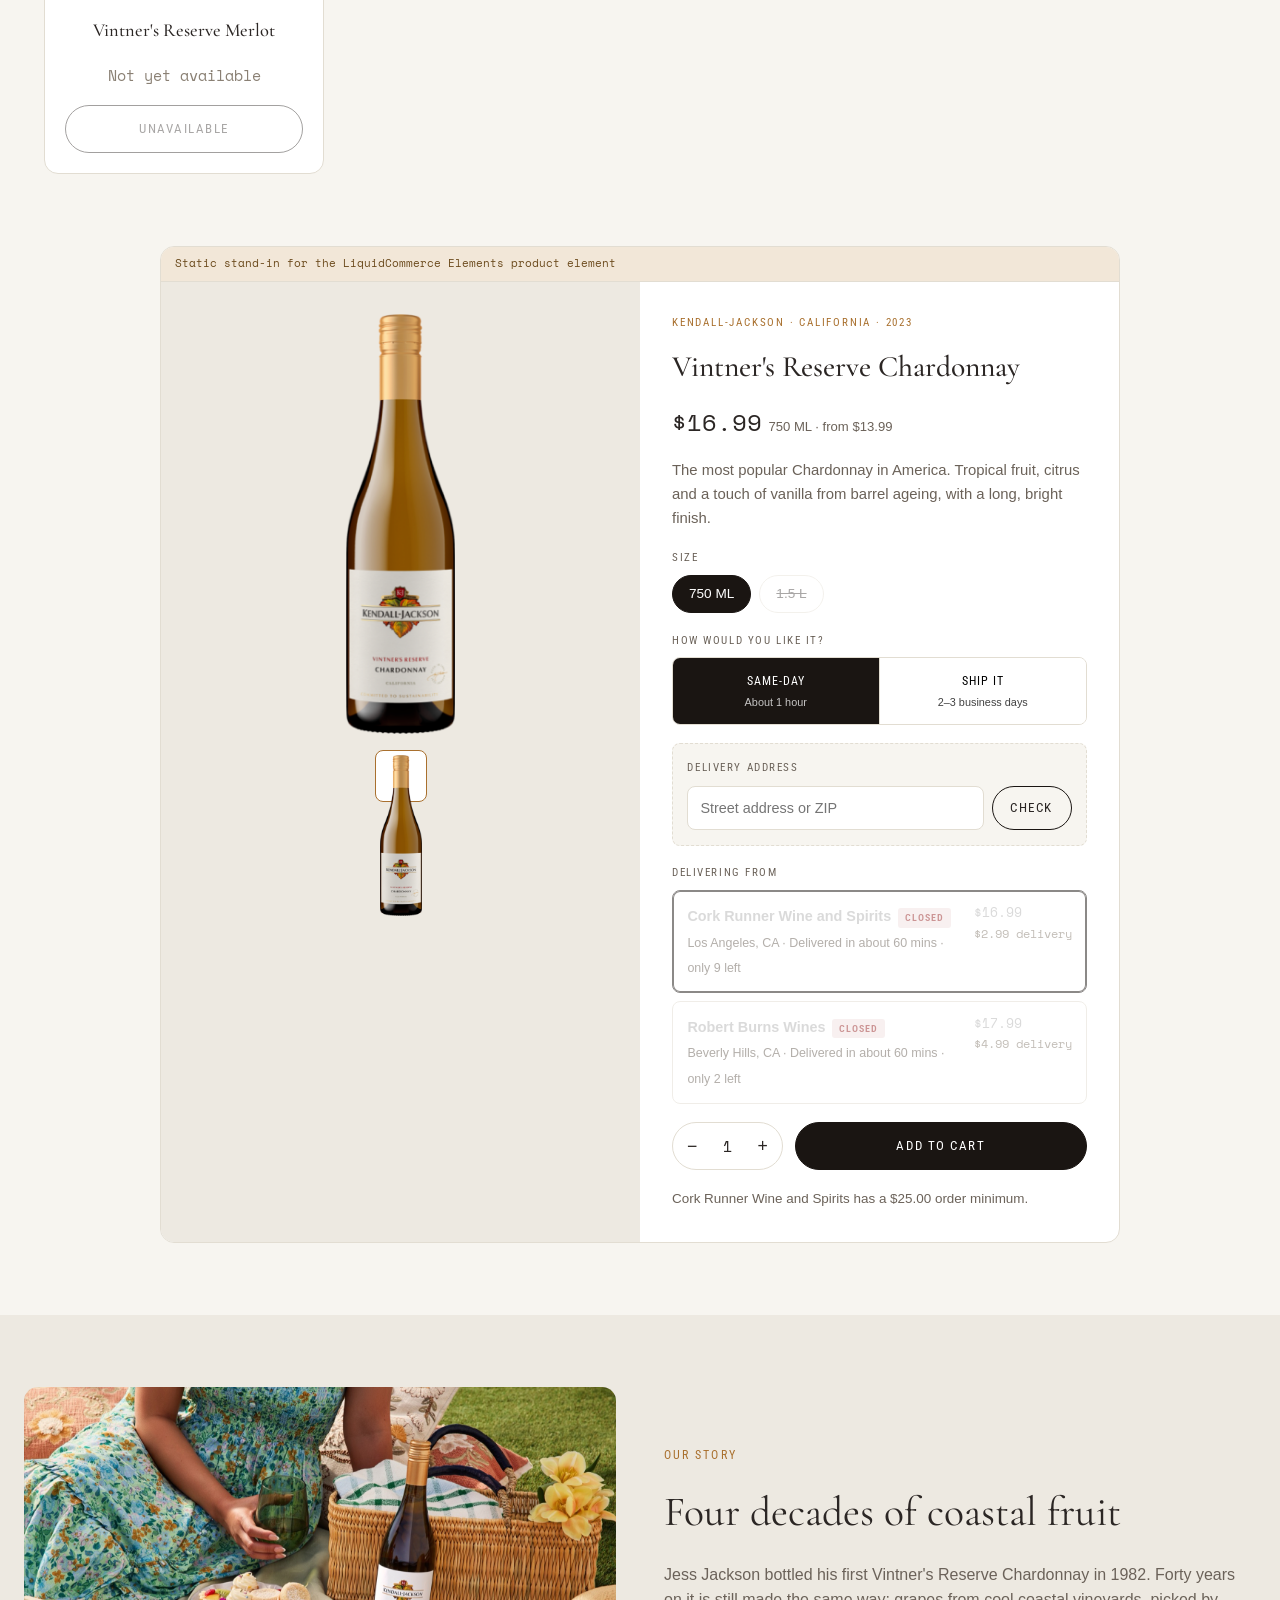
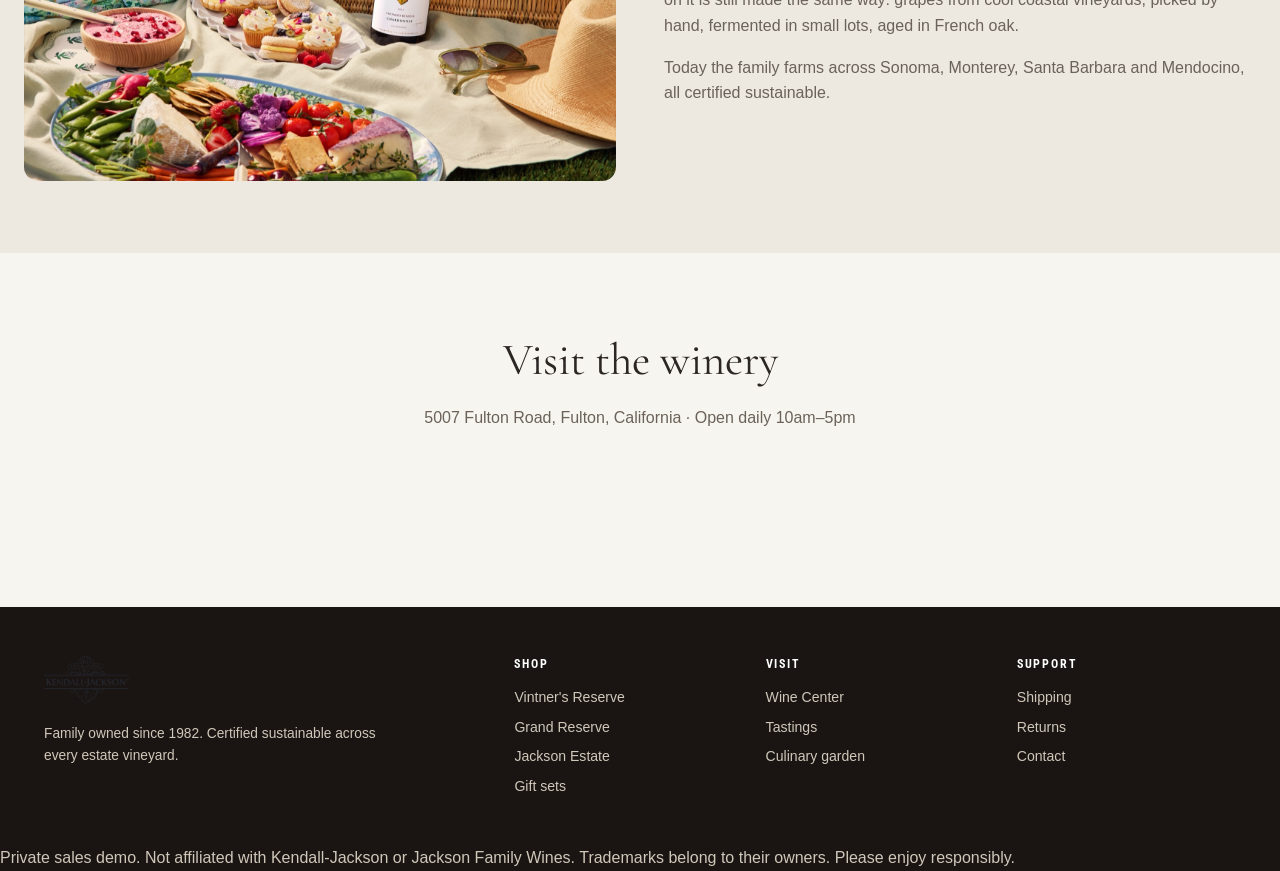
==== commit 0123db59: "Fix cart badge count and address-entry layout Cart badge: the SDK does update it (sets the number, t" ====
--- a/index.html
+++ b/index.html
@@ -28,7 +28,7 @@
     <div class="hdr-actions">
       <button class="cart-pill" data-lce-cart-toggle-button>
         <span class="lbl">Cart</span>
-        <span class="count" data-lce-cart-items-count hidden>0</span>
+        <span class="count" data-lce-cart-items-count>0</span>
       </button>
     </div>
   </div>
--- a/styles.css
+++ b/styles.css
@@ -89,7 +89,12 @@
   min-width: 1.35rem; height: 1.35rem; display: inline-grid; place-items: center;
   font-family: var(--mono); font-size: .7rem; padding: 0 .3rem;
 }
+/* The Elements SDK owns this badge: it sets the number and toggles its own
+   .no-items class at zero. It does NOT touch the `hidden` attribute, so a
+   static hidden here would pin the badge invisible even with items in the
+   cart. Hide-at-zero is therefore driven by the SDK's class. */
 .cart-pill .count[hidden] { display: none; }
+.cart-pill .count.no-items { display: none; }
 .burger { display: none; background: none; border: none; font-size: 1.5rem; line-height: 1; }
 
 /* ---------------------------------------------------------------- hero */
@@ -153,9 +158,21 @@
 /* ---------------------------------------------------------------- ELEMENTS STAND-IN
    Everything below approximates the real Elements product component. */
 
+/* The Elements SDK renders inside a CLOSED shadow root (attachShadow mode
+   "closed", no ::part, no exportparts, no CSS custom properties), so its
+   internal layout cannot be styled from this stylesheet. The one lever we do
+   have is the width we hand it.
+
+   This max-width is load-bearing, not cosmetic. Given the full 1240px of the
+   content band, the SDK's address-entry state collapses its details column to
+   a ~20px sliver pinned to the right edge while the gallery takes the rest.
+   Constrained to 960 it lays out correctly: full-width address input with
+   Cancel/Save side by side. Verified 2026-09-18. If you widen this, re-check
+   the address state before shipping. */
 .lce-host {
   background: var(--white); border: 1px solid var(--line);
   border-radius: var(--radius); overflow: hidden;
+  max-width: 960px; margin-inline: auto;
 }
 .lce-note {
   background: var(--gold-soft); border-bottom: 1px solid var(--line);
